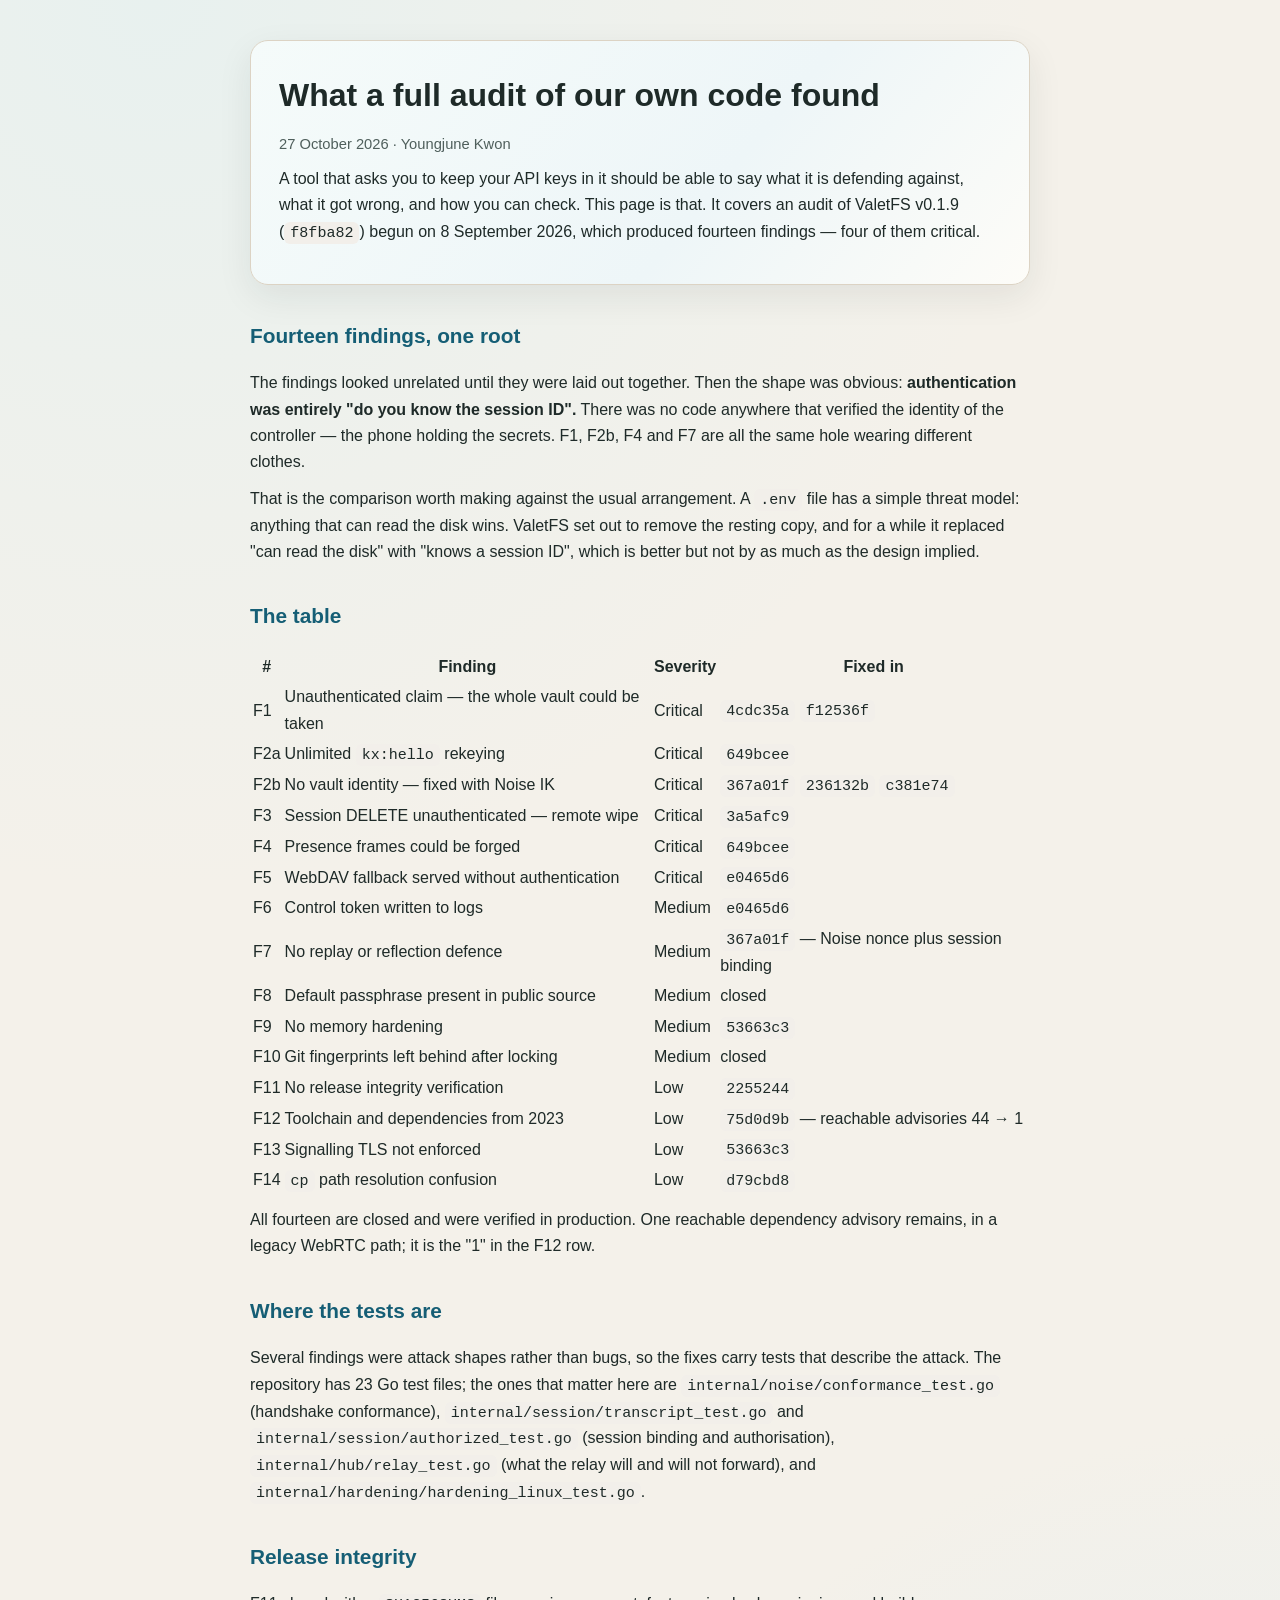
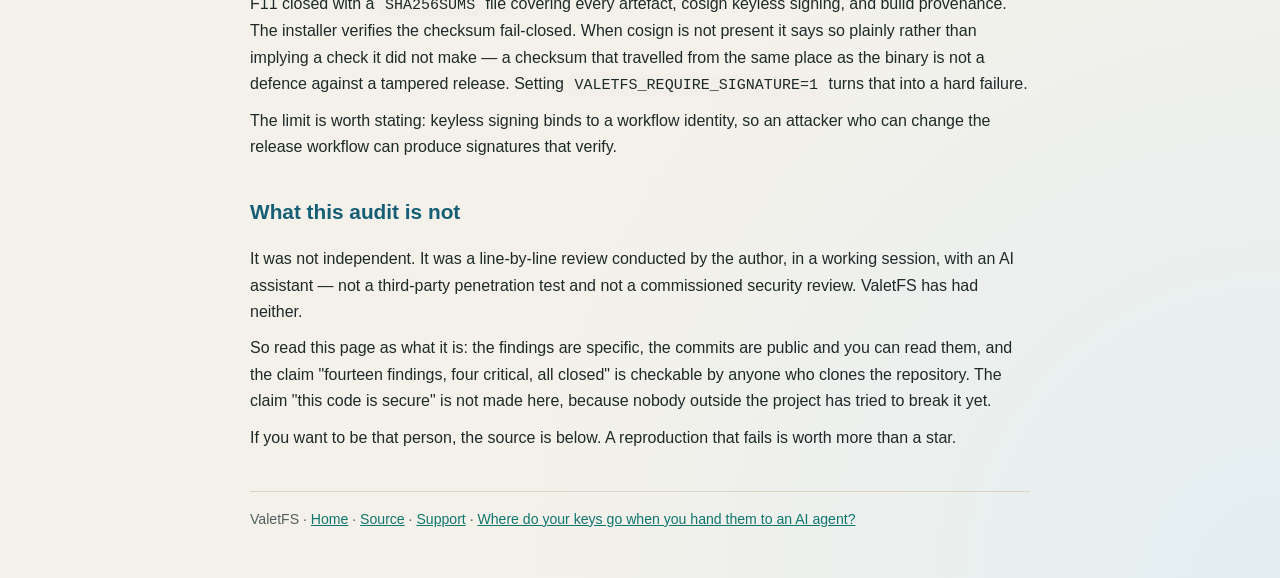
==== docs/audit.html @ 5af32834 "Publish what the code audit found, including what it is not A tool that asks you to keep API keys in" ====
<!doctype html>
<html lang="en">
<head>
<meta charset="utf-8">
<meta name="viewport" content="width=device-width, initial-scale=1">
<title>What a full audit of our own code found</title>
<meta name="description" content="A line-by-line audit of ValetFS v0.1.9 produced fourteen findings, four of them critical, and all of them traced back to one missing check. What they were, what changed, and what this audit is not.">
<meta property="og:title" content="What a full audit of our own code found">
<meta property="og:description" content="Fourteen findings, four critical, all branching from one root: authentication was entirely 'do you know the session ID'. Here is the table, the commits, and the part we cannot claim.">
<meta property="og:type" content="article">
<link rel="stylesheet" href="./_style.css">
</head>
<body>
<div class="wrap">
  <div class="hero">
    <h1>What a full audit of our own code found</h1>
    <p class="meta">27 October 2026 · Youngjune Kwon</p>
    <p>A tool that asks you to keep your API keys in it should be able to say what it is
    defending against, what it got wrong, and how you can check. This page is that. It
    covers an audit of ValetFS v0.1.9 (<code>f8fba82</code>) begun on 8 September 2026,
    which produced fourteen findings — four of them critical.</p>
  </div>

  <h2>Fourteen findings, one root</h2>

  <p>The findings looked unrelated until they were laid out together. Then the shape was
  obvious: <strong>authentication was entirely "do you know the session ID".</strong>
  There was no code anywhere that verified the identity of the controller — the phone
  holding the secrets. F1, F2b, F4 and F7 are all the same hole wearing different clothes.</p>

  <p>That is the comparison worth making against the usual arrangement. A <code>.env</code>
  file has a simple threat model: anything that can read the disk wins. ValetFS set out to
  remove the resting copy, and for a while it replaced "can read the disk" with "knows a
  session ID", which is better but not by as much as the design implied.</p>

  <h2>The table</h2>

  <table>
    <tr><th>#</th><th>Finding</th><th>Severity</th><th>Fixed in</th></tr>
    <tr><td>F1</td><td>Unauthenticated claim — the whole vault could be taken</td><td>Critical</td><td><code>4cdc35a</code> <code>f12536f</code></td></tr>
    <tr><td>F2a</td><td>Unlimited <code>kx:hello</code> rekeying</td><td>Critical</td><td><code>649bcee</code></td></tr>
    <tr><td>F2b</td><td>No vault identity — fixed with Noise IK</td><td>Critical</td><td><code>367a01f</code> <code>236132b</code> <code>c381e74</code></td></tr>
    <tr><td>F3</td><td>Session DELETE unauthenticated — remote wipe</td><td>Critical</td><td><code>3a5afc9</code></td></tr>
    <tr><td>F4</td><td>Presence frames could be forged</td><td>Critical</td><td><code>649bcee</code></td></tr>
    <tr><td>F5</td><td>WebDAV fallback served without authentication</td><td>Critical</td><td><code>e0465d6</code></td></tr>
    <tr><td>F6</td><td>Control token written to logs</td><td>Medium</td><td><code>e0465d6</code></td></tr>
    <tr><td>F7</td><td>No replay or reflection defence</td><td>Medium</td><td><code>367a01f</code> — Noise nonce plus session binding</td></tr>
    <tr><td>F8</td><td>Default passphrase present in public source</td><td>Medium</td><td>closed</td></tr>
    <tr><td>F9</td><td>No memory hardening</td><td>Medium</td><td><code>53663c3</code></td></tr>
    <tr><td>F10</td><td>Git fingerprints left behind after locking</td><td>Medium</td><td>closed</td></tr>
    <tr><td>F11</td><td>No release integrity verification</td><td>Low</td><td><code>2255244</code></td></tr>
    <tr><td>F12</td><td>Toolchain and dependencies from 2023</td><td>Low</td><td><code>75d0d9b</code> — reachable advisories 44 → 1</td></tr>
    <tr><td>F13</td><td>Signalling TLS not enforced</td><td>Low</td><td><code>53663c3</code></td></tr>
    <tr><td>F14</td><td><code>cp</code> path resolution confusion</td><td>Low</td><td><code>d79cbd8</code></td></tr>
  </table>

  <p>All fourteen are closed and were verified in production. One reachable dependency
  advisory remains, in a legacy WebRTC path; it is the "1" in the F12 row.</p>

  <h2>Where the tests are</h2>

  <p>Several findings were attack shapes rather than bugs, so the fixes carry tests that
  describe the attack. The repository has 23 Go test files; the ones that matter here are
  <code>internal/noise/conformance_test.go</code> (handshake conformance),
  <code>internal/session/transcript_test.go</code> and
  <code>internal/session/authorized_test.go</code> (session binding and authorisation),
  <code>internal/hub/relay_test.go</code> (what the relay will and will not forward), and
  <code>internal/hardening/hardening_linux_test.go</code>.</p>

  <h2>Release integrity</h2>

  <p>F11 closed with a <code>SHA256SUMS</code> file covering every artefact, cosign keyless
  signing, and build provenance. The installer verifies the checksum fail-closed. When
  cosign is not present it says so plainly rather than implying a check it did not make —
  a checksum that travelled from the same place as the binary is not a defence against a
  tampered release. Setting <code>VALETFS_REQUIRE_SIGNATURE=1</code> turns that into a hard
  failure.</p>

  <p>The limit is worth stating: keyless signing binds to a workflow identity, so an
  attacker who can change the release workflow can produce signatures that verify.</p>

  <h2>What this audit is not</h2>

  <p>It was not independent. It was a line-by-line review conducted by the author, in a
  working session, with an AI assistant — not a third-party penetration test and not a
  commissioned security review. ValetFS has had neither.</p>

  <p>So read this page as what it is: the findings are specific, the commits are public and
  you can read them, and the claim "fourteen findings, four critical, all closed" is
  checkable by anyone who clones the repository. The claim "this code is secure" is not
  made here, because nobody outside the project has tried to break it yet.</p>

  <p>If you want to be that person, the source is below. A reproduction that fails is worth
  more than a star.</p>

  <footer>ValetFS ·
    <a href="./">Home</a> ·
    <a href="https://github.com/WinM2M/valet-fs">Source</a> ·
    <a href="./support.html">Support</a> ·
    <a href="https://secondtiger.com/ai-agent-keys.html">Where do your keys go when you hand them to an AI agent?</a>
  </footer>
</div>
</body>
</html>
---- docs/_style.css ----
:root{--bg:#f4f1ea;--card:#fffdf8;--ink:#1e2a28;--muted:#4f5f5c;--line:#dcd3c4;--accent:#0f766e;--accent-2:#155e75}
*{box-sizing:border-box}
body{margin:0;color:var(--ink);font-family:"Noto Sans KR","Pretendard",sans-serif;
  background:radial-gradient(circle at 12% 0%,#e8f1ef 0%,transparent 36%),radial-gradient(circle at 100% 100%,#e3eef2 0%,transparent 30%),var(--bg);line-height:1.65}
.wrap{max-width:820px;margin:0 auto;padding:40px 20px 56px}
.hero{background:linear-gradient(130deg,#f5fbfa 0%,#eef6f8 60%,#fdfcf8 100%);border:1px solid var(--line);
  border-radius:18px;padding:28px;box-shadow:0 12px 35px rgba(29,42,40,.08)}
h1{margin:0 0 8px;font-size:2rem}
h2{margin-top:34px;font-size:1.3rem;color:var(--accent-2)}
h3{margin-top:22px;font-size:1.05rem}
p,li{margin:10px 0}
ul{padding-left:20px}
code{font-family:"JetBrains Mono","Fira Code",monospace;background:#f2efea;padding:2px 6px;border-radius:6px;font-size:.94em}
.meta{color:var(--muted);font-size:.92rem}
.card{background:var(--card);border:1px solid var(--line);border-radius:14px;padding:20px 24px;margin-top:20px}
a{color:var(--accent)}
footer{margin-top:40px;color:var(--muted);font-size:.88rem;border-top:1px solid var(--line);padding-top:16px}
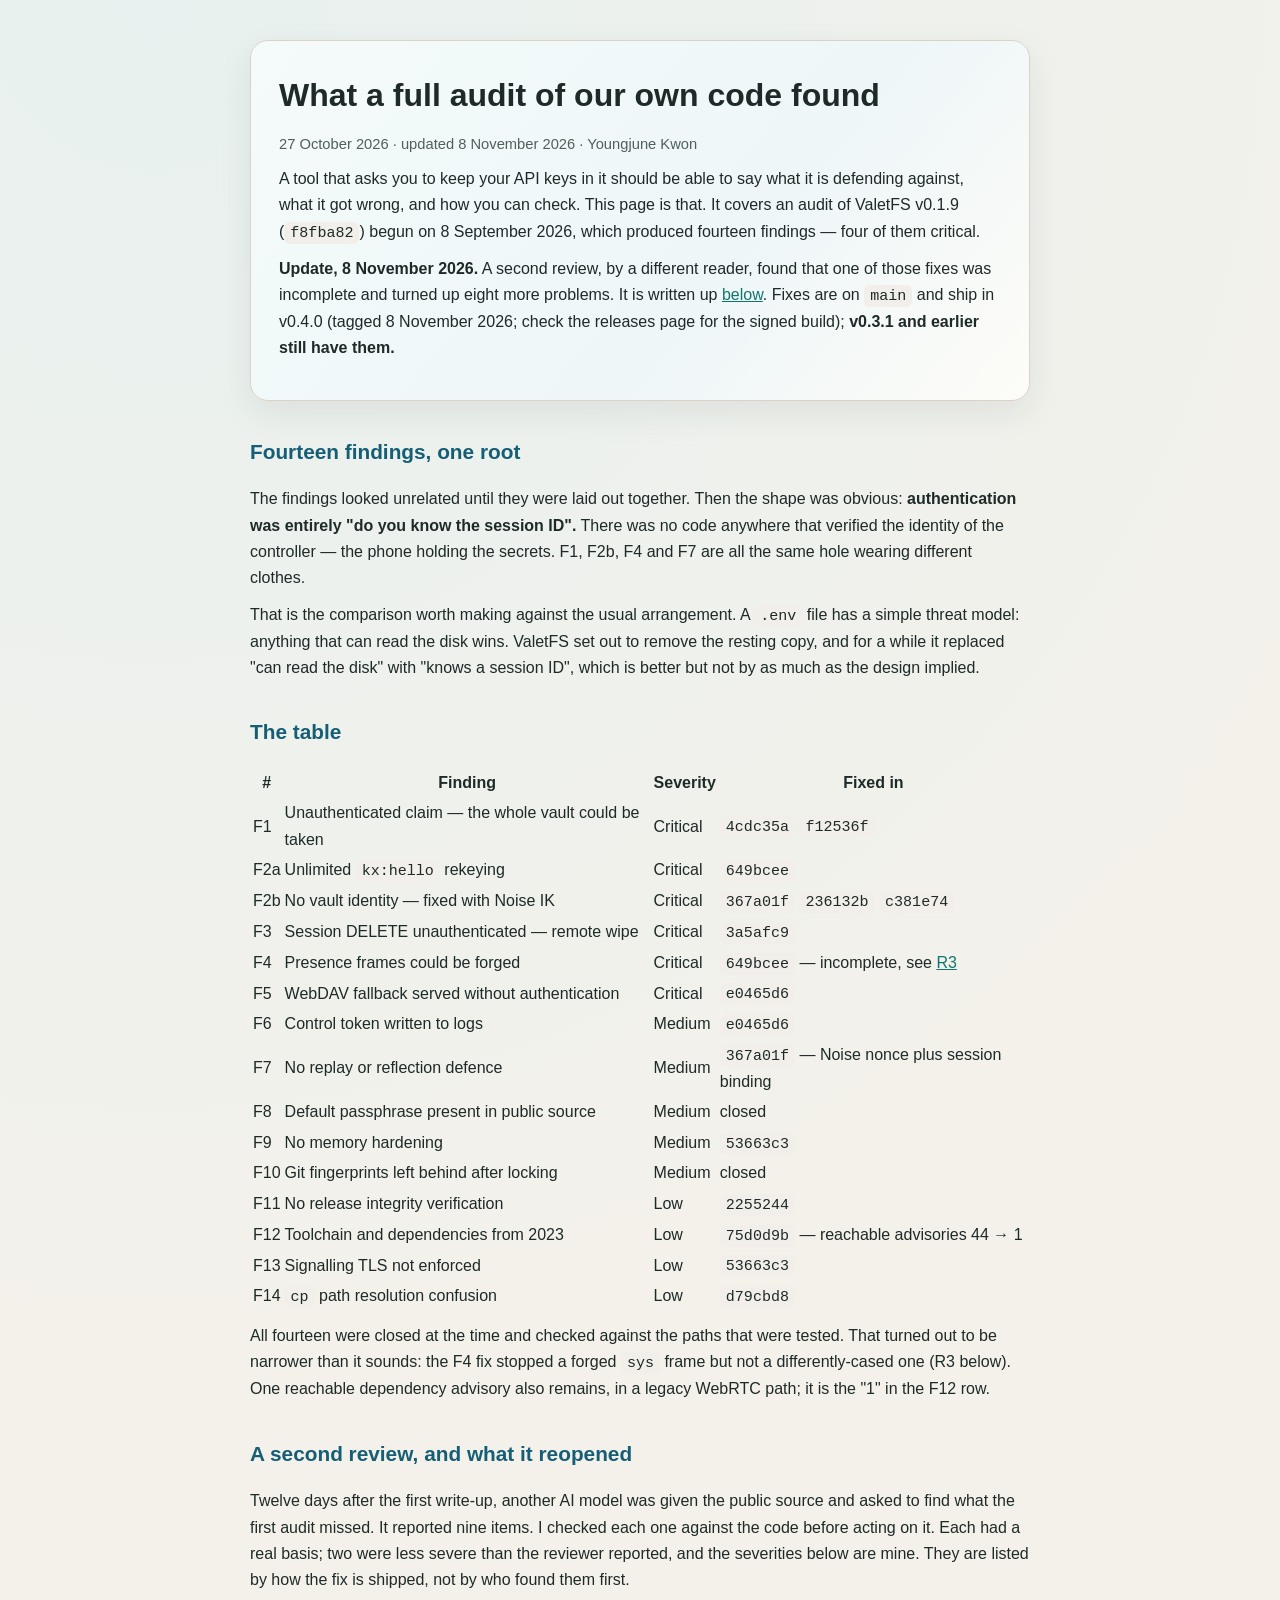
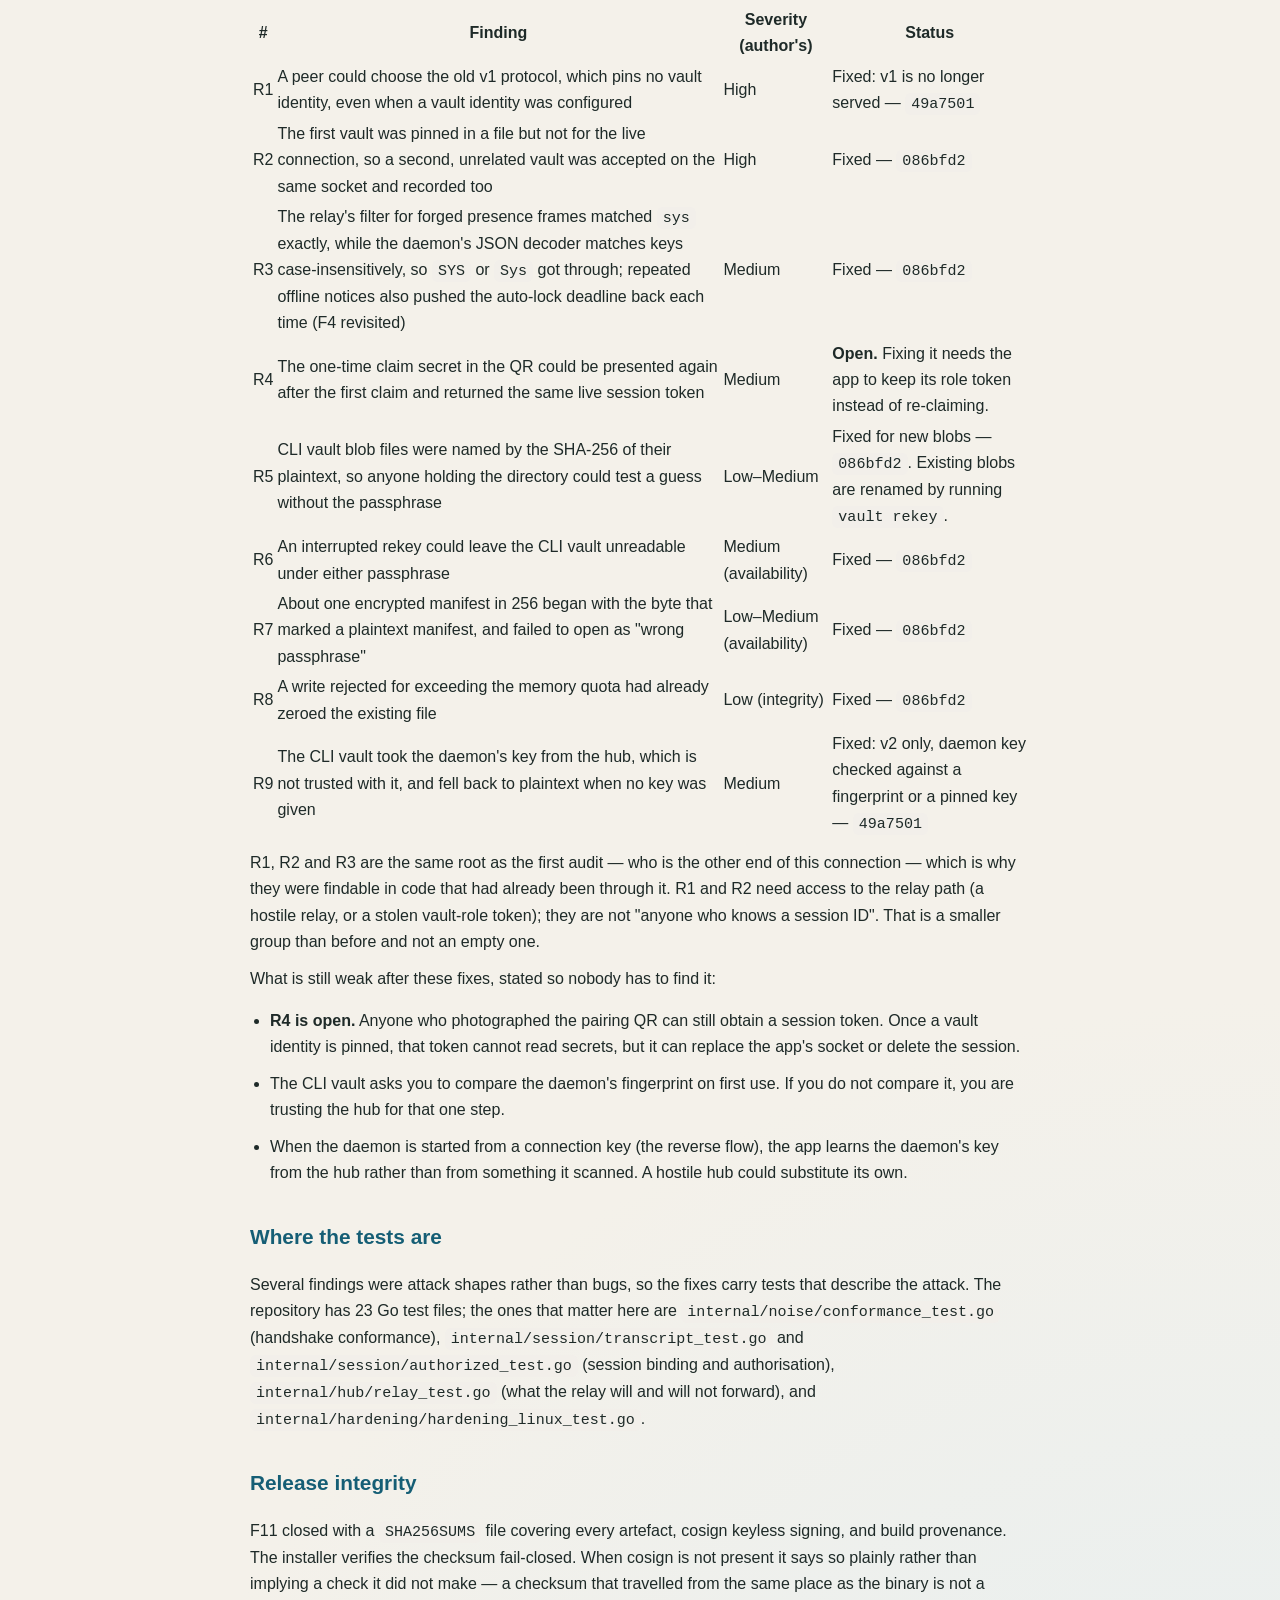
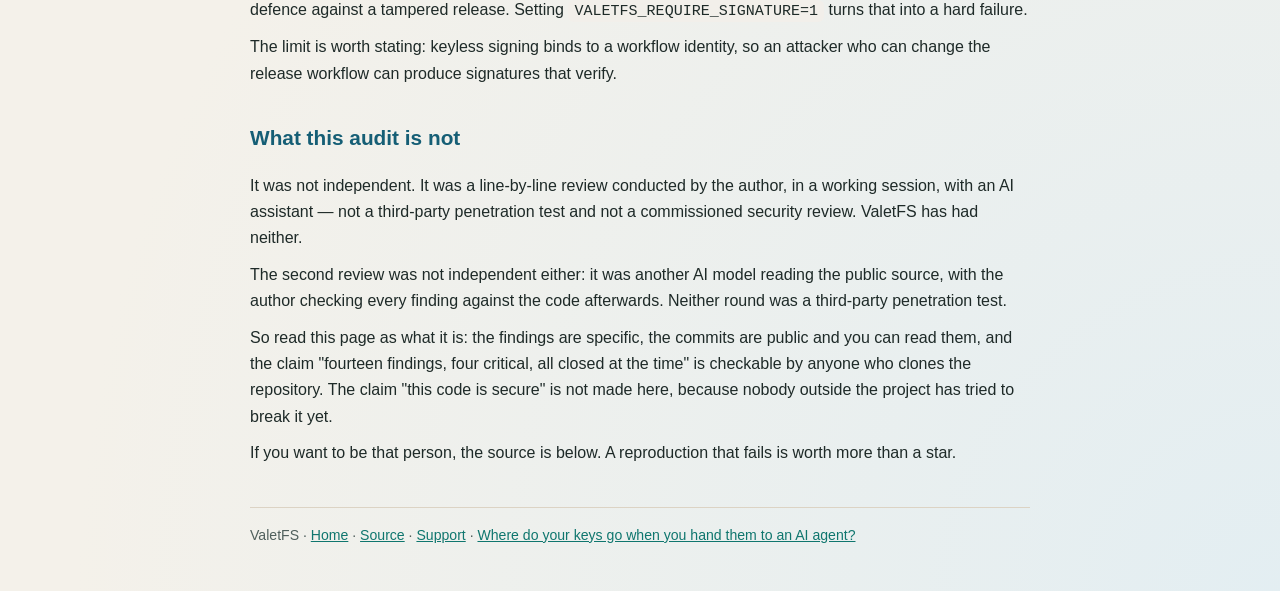
==== commit 3093ad4d: "Merge main; bring the audit page up to date with the second review The page said all fourteen findin" ====
--- a/docs/audit.html
+++ b/docs/audit.html
@@ -14,11 +14,16 @@
 <div class="wrap">
   <div class="hero">
     <h1>What a full audit of our own code found</h1>
-    <p class="meta">27 October 2026 · Youngjune Kwon</p>
+    <p class="meta">27 October 2026 · updated 8 November 2026 · Youngjune Kwon</p>
     <p>A tool that asks you to keep your API keys in it should be able to say what it is
     defending against, what it got wrong, and how you can check. This page is that. It
     covers an audit of ValetFS v0.1.9 (<code>f8fba82</code>) begun on 8 September 2026,
     which produced fourteen findings — four of them critical.</p>
+    <p><strong>Update, 8 November 2026.</strong> A second review, by a different reader,
+    found that one of those fixes was incomplete and turned up eight more problems. It is
+    written up <a href="#second-review">below</a>. Fixes are on <code>main</code> and ship in
+    v0.4.0 (tagged 8 November 2026; check the releases page for the signed build);
+    <strong>v0.3.1 and earlier still have them.</strong></p>
   </div>
 
   <h2>Fourteen findings, one root</h2>
@@ -41,7 +46,7 @@
     <tr><td>F2a</td><td>Unlimited <code>kx:hello</code> rekeying</td><td>Critical</td><td><code>649bcee</code></td></tr>
     <tr><td>F2b</td><td>No vault identity — fixed with Noise IK</td><td>Critical</td><td><code>367a01f</code> <code>236132b</code> <code>c381e74</code></td></tr>
     <tr><td>F3</td><td>Session DELETE unauthenticated — remote wipe</td><td>Critical</td><td><code>3a5afc9</code></td></tr>
-    <tr><td>F4</td><td>Presence frames could be forged</td><td>Critical</td><td><code>649bcee</code></td></tr>
+    <tr><td>F4</td><td>Presence frames could be forged</td><td>Critical</td><td><code>649bcee</code> — incomplete, see <a href="#second-review">R3</a></td></tr>
     <tr><td>F5</td><td>WebDAV fallback served without authentication</td><td>Critical</td><td><code>e0465d6</code></td></tr>
     <tr><td>F6</td><td>Control token written to logs</td><td>Medium</td><td><code>e0465d6</code></td></tr>
     <tr><td>F7</td><td>No replay or reflection defence</td><td>Medium</td><td><code>367a01f</code> — Noise nonce plus session binding</td></tr>
@@ -54,8 +59,49 @@
     <tr><td>F14</td><td><code>cp</code> path resolution confusion</td><td>Low</td><td><code>d79cbd8</code></td></tr>
   </table>
 
-  <p>All fourteen are closed and were verified in production. One reachable dependency
-  advisory remains, in a legacy WebRTC path; it is the "1" in the F12 row.</p>
+  <p>All fourteen were closed at the time and checked against the paths that were tested.
+  That turned out to be narrower than it sounds: the F4 fix stopped a forged
+  <code>sys</code> frame but not a differently-cased one (R3 below). One reachable
+  dependency advisory also remains, in a legacy WebRTC path; it is the "1" in the F12 row.</p>
+
+  <h2 id="second-review">A second review, and what it reopened</h2>
+
+  <p>Twelve days after the first write-up, another AI model was given the public source and
+  asked to find what the first audit missed. It reported nine items. I checked each one
+  against the code before acting on it. Each had a real basis; two were less severe than
+  the reviewer reported, and the severities below are mine. They are listed by how the fix is shipped, not by who found
+  them first.</p>
+
+  <table>
+    <tr><th>#</th><th>Finding</th><th>Severity (author's)</th><th>Status</th></tr>
+    <tr><td>R1</td><td>A peer could choose the old v1 protocol, which pins no vault identity, even when a vault identity was configured</td><td>High</td><td>Fixed: v1 is no longer served — <code>49a7501</code></td></tr>
+    <tr><td>R2</td><td>The first vault was pinned in a file but not for the live connection, so a second, unrelated vault was accepted on the same socket and recorded too</td><td>High</td><td>Fixed — <code>086bfd2</code></td></tr>
+    <tr><td>R3</td><td>The relay's filter for forged presence frames matched <code>sys</code> exactly, while the daemon's JSON decoder matches keys case-insensitively, so <code>SYS</code> or <code>Sys</code> got through; repeated offline notices also pushed the auto-lock deadline back each time (F4 revisited)</td><td>Medium</td><td>Fixed — <code>086bfd2</code></td></tr>
+    <tr><td>R4</td><td>The one-time claim secret in the QR could be presented again after the first claim and returned the same live session token</td><td>Medium</td><td><strong>Open.</strong> Fixing it needs the app to keep its role token instead of re-claiming.</td></tr>
+    <tr><td>R5</td><td>CLI vault blob files were named by the SHA-256 of their plaintext, so anyone holding the directory could test a guess without the passphrase</td><td>Low–Medium</td><td>Fixed for new blobs — <code>086bfd2</code>. Existing blobs are renamed by running <code>vault rekey</code>.</td></tr>
+    <tr><td>R6</td><td>An interrupted rekey could leave the CLI vault unreadable under either passphrase</td><td>Medium (availability)</td><td>Fixed — <code>086bfd2</code></td></tr>
+    <tr><td>R7</td><td>About one encrypted manifest in 256 began with the byte that marked a plaintext manifest, and failed to open as "wrong passphrase"</td><td>Low–Medium (availability)</td><td>Fixed — <code>086bfd2</code></td></tr>
+    <tr><td>R8</td><td>A write rejected for exceeding the memory quota had already zeroed the existing file</td><td>Low (integrity)</td><td>Fixed — <code>086bfd2</code></td></tr>
+    <tr><td>R9</td><td>The CLI vault took the daemon's key from the hub, which is not trusted with it, and fell back to plaintext when no key was given</td><td>Medium</td><td>Fixed: v2 only, daemon key checked against a fingerprint or a pinned key — <code>49a7501</code></td></tr>
+  </table>
+
+  <p>R1, R2 and R3 are the same root as the first audit — who is the other end of this
+  connection — which is why they were findable in code that had already been through it.
+  R1 and R2 need access to the relay path (a hostile relay, or a stolen vault-role token); they
+  are not "anyone who knows a session ID". That is a smaller group than before and not an
+  empty one.</p>
+
+  <p>What is still weak after these fixes, stated so nobody has to find it:</p>
+  <ul>
+    <li><strong>R4 is open.</strong> Anyone who photographed the pairing QR can still obtain a
+    session token. Once a vault identity is pinned, that token cannot read secrets, but it can
+    replace the app's socket or delete the session.</li>
+    <li>The CLI vault asks you to compare the daemon's fingerprint on first use. If you
+    do not compare it, you are trusting the hub for that one step.</li>
+    <li>When the daemon is started from a connection key (the reverse flow), the app learns the
+    daemon's key from the hub rather than from something it scanned. A hostile hub could
+    substitute its own.</li>
+  </ul>
 
   <h2>Where the tests are</h2>
 
@@ -85,9 +131,13 @@
   working session, with an AI assistant — not a third-party penetration test and not a
   commissioned security review. ValetFS has had neither.</p>
 
+  <p>The second review was not independent either: it was another AI model reading the
+  public source, with the author checking every finding against the code afterwards. Neither
+  round was a third-party penetration test.</p>
+
   <p>So read this page as what it is: the findings are specific, the commits are public and
-  you can read them, and the claim "fourteen findings, four critical, all closed" is
-  checkable by anyone who clones the repository. The claim "this code is secure" is not
+  you can read them, and the claim "fourteen findings, four critical, all closed at the time"
+  is checkable by anyone who clones the repository. The claim "this code is secure" is not
   made here, because nobody outside the project has tried to break it yet.</p>
 
   <p>If you want to be that person, the source is below. A reproduction that fails is worth
